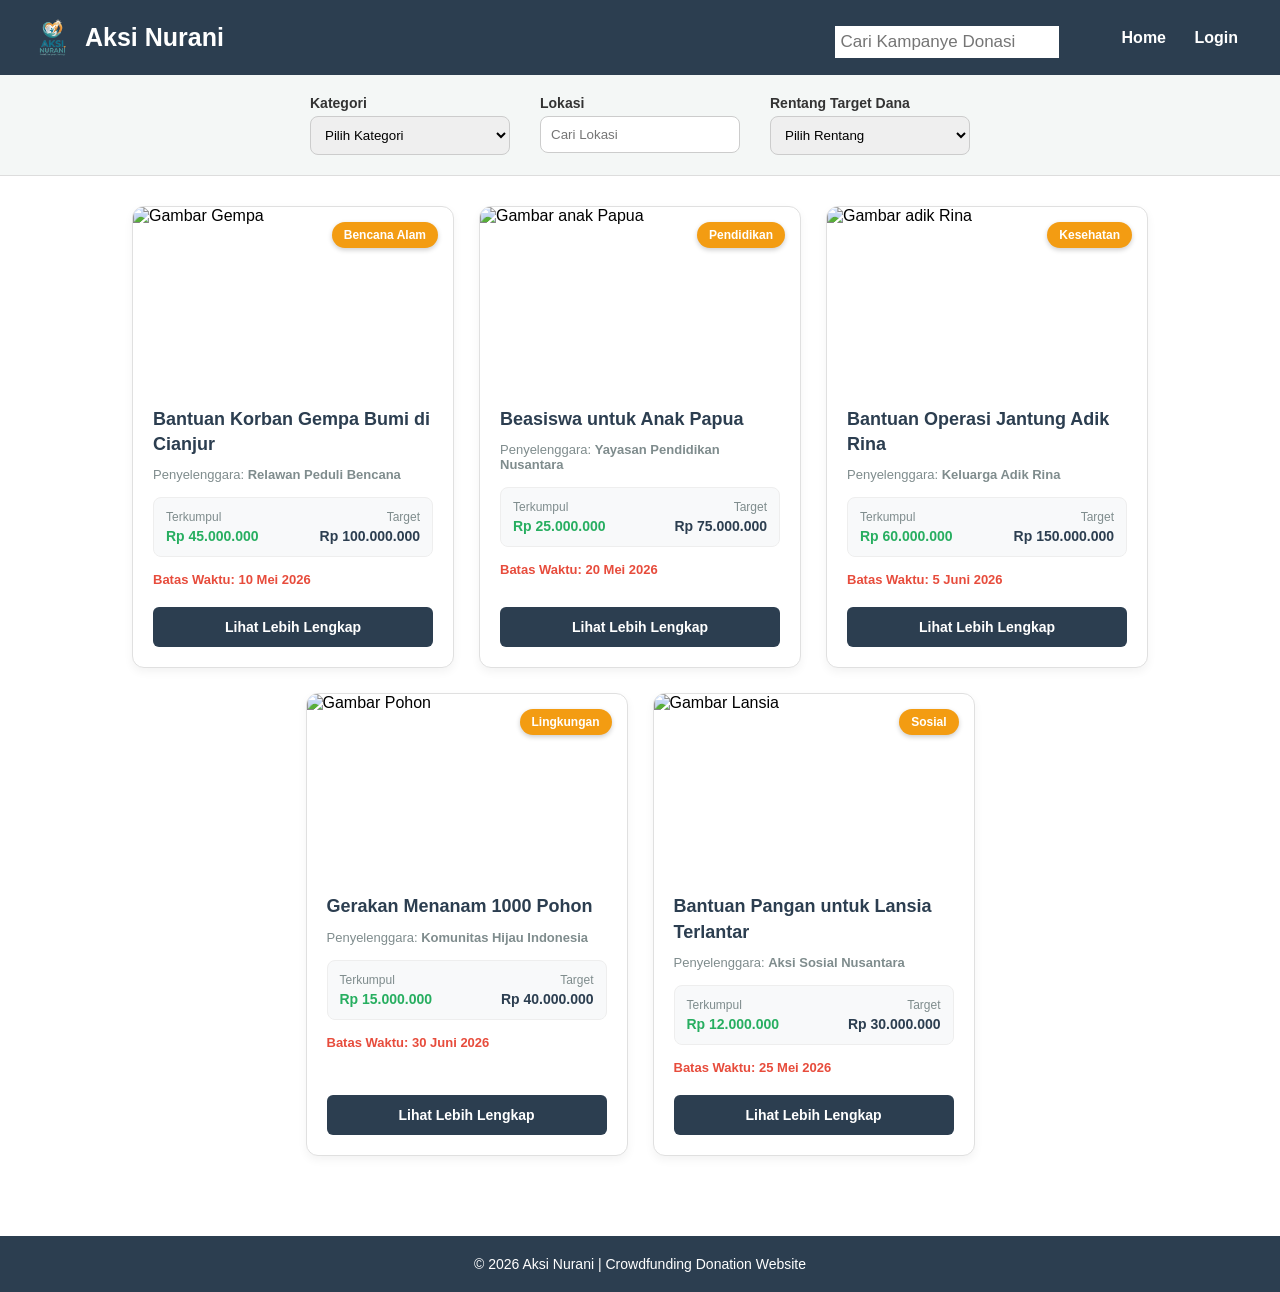
==== Mini Project ProgWeb/index.html @ bc0104d9 "Add files via upload" ====
<!DOCTYPE html>
<html lang="id">
<head>
    <meta charset="UTF-8">
    <meta name="viewport" content="width=device-width, initial-scale=1.0">
    <title>Aksi Nurani</title>
    <link rel="icon" href="asset/logo aksi nurani.png">
    <link rel="stylesheet" href="css/global.css">
    <link rel="stylesheet" href="css/index.css">
</head>

<body>
    <header>
        <div class="logo">
            <img src="asset/logo aksi nurani.png" alt="Logo Aksi Nurani">
            <h1>Aksi Nurani</h1>
        </div>

        <nav class="navbar">
            <div class="header-search index header">
                <form action="#">
                    <input type="text" placeholder="Cari Kampanye Donasi">
                </form>
            </div>
            <div class="nav-section">
                <a href="index.html" class="nav-link">Home</a>
                <a href="login.html" class="nav-link">Login</a>
            </div>
        </nav>
    </header>

    <section class="search-container">
        <div class="search-item">
            <label for="kategori">Kategori</label>
            <select id="kategori">
                <option value="">Pilih Kategori</option>
                <option value="pendidikan">Pendidikan</option>
                <option value="kesehatan">Kesehatan</option>
                <option value="bencana alam">Bencana Alam</option>
                <option value="lingkungan">Lingkungan</option>
                <option value="sosial dan kemanusiaan">Sosial dan Kemanusiaan</option>
            </select>
        </div>

        <div class="search-item">
            <label for="lokasi">Lokasi</label>
            <input type="text" id="lokasi" placeholder="Cari Lokasi">
        </div>
        <div class="search-item">
            <label for="target">Rentang Target Dana</label>
            <select id="target">
                <option value="">Pilih Rentang</option>
                <option value="1">Rp 1 - 10 Juta</option>
                <option value="2">Rp 10 - 15 Juta</option>
                <option value="3">Rp 15 - 30 Juta</option>
                <option value="4">Di atas 30 Juta</option>
            </select>
        </div>
    </section>

    <main>
        <div class="donasi-list">
 
            <div class="donasi-card">
                <div class="card-image-wrapper">
                    <img src="https://indonesiaberbagi.org/assets/images/news/6025e2a0dbbab34e818880059b8a7337.JPG" alt="Gambar Gempa">
                    <span class="kategori-badge">Bencana Alam</span>
                </div>
                <div class="card-content">
                    <h3>Bantuan Korban Gempa Bumi di Cianjur</h3>
                    <p class="penyelenggara">Penyelenggara: <strong>Relawan Peduli Bencana</strong></p>
                    
                    <div class="dana-info">
                        <div class="dana-item">
                            <span class="label">Terkumpul</span>
                            <span class="nominal">Rp 45.000.000</span>
                        </div>
                        <div class="dana-item target">
                            <span class="label">Target</span>
                            <span class="nominal">Rp 100.000.000</span>
                        </div>
                    </div>
                    
                    <p class="deadline"> Batas Waktu: 10 Mei 2026</p>
 
                    <a href="detail.html#cianjur" class="btn-detail">Lihat Lebih Lengkap</a>
                </div>
            </div>

 
            <div class="donasi-card">
                <div class="card-image-wrapper">
                    <img src="https://greennetwork.id/wp-content/uploads/sites/2/2024/07/ANAK-PAPUA-SD-1024x504.webp" alt="Gambar anak Papua">
                    <span class="kategori-badge">Pendidikan</span>
                </div>
                <div class="card-content">
                    <h3>Beasiswa untuk Anak Papua</h3>
                    <p class="penyelenggara">Penyelenggara: <strong>Yayasan Pendidikan Nusantara</strong></p>
                    
                    <div class="dana-info">
                        <div class="dana-item">
                            <span class="label">Terkumpul</span>
                            <span class="nominal">Rp 25.000.000</span>
                        </div>
                        <div class="dana-item target">
                            <span class="label">Target</span>
                            <span class="nominal">Rp 75.000.000</span>
                        </div>
                    </div>
                    
                    <p class="deadline"> Batas Waktu: 20 Mei 2026</p>
   
                    <a href="detail.html#papua" class="btn-detail">Lihat Lebih Lengkap</a>
                </div>
            </div>

 
            <div class="donasi-card">
                <div class="card-image-wrapper">
                    <img src="https://www.axa-mandiri.co.id/documents/1415637/44530363/Prosedur+Operasi+Jantung+Bocor.jpg/e2315565-ba51-bb8a-de51-c799d03c861f?t=1689559677510" alt="Gambar adik Rina">
                    <span class="kategori-badge">Kesehatan</span>
                </div>
                <div class="card-content">
                    <h3>Bantuan Operasi Jantung Adik Rina</h3>
                    <p class="penyelenggara">Penyelenggara: <strong>Keluarga Adik Rina</strong></p>
                    
                    <div class="dana-info">
                        <div class="dana-item">
                            <span class="label">Terkumpul</span>
                            <span class="nominal">Rp 60.000.000</span>
                        </div>
                        <div class="dana-item target">
                            <span class="label">Target</span>
                            <span class="nominal">Rp 150.000.000</span>
                        </div>
                    </div>
                    
                    <p class="deadline"> Batas Waktu: 5 Juni 2026</p>
 
                    <a href="detail.html#rina" class="btn-detail">Lihat Lebih Lengkap</a>
                </div>
            </div>

 
            <div class="donasi-card">
                <div class="card-image-wrapper">
                    <img src="https://amalsholeh-s3.imgix.net/cover/oc8lKUj9OSwcS5com7kXfnm4UZVwjPmvwKFTFQwT.png" alt="Gambar Pohon">
                    <span class="kategori-badge">Lingkungan</span>
                </div>
                <div class="card-content">
                    <h3>Gerakan Menanam 1000 Pohon</h3>
                    <p class="penyelenggara">Penyelenggara: <strong>Komunitas Hijau Indonesia</strong></p>
                    
                    <div class="dana-info">
                        <div class="dana-item">
                            <span class="label">Terkumpul</span>
                            <span class="nominal">Rp 15.000.000</span>
                        </div>
                        <div class="dana-item target">
                            <span class="label">Target</span>
                            <span class="nominal">Rp 40.000.000</span>
                        </div>
                    </div>
                    
                    <p class="deadline"> Batas Waktu: 30 Juni 2026</p>
 
                    <a href="detail.html#pohon" class="btn-detail">Lihat Lebih Lengkap</a>
                </div>
            </div>

 
            <div class="donasi-card">
                <div class="card-image-wrapper">
                    <img src="https://assets.bmm.or.id/uploads/campaigns/sedekah-harian-untuk-pangan-lansia-sebatangkara-1728898599.jpg" alt="Gambar Lansia">
                    <span class="kategori-badge">Sosial</span>
                </div>
                <div class="card-content">
                    <h3>Bantuan Pangan untuk Lansia Terlantar</h3>
                    <p class="penyelenggara">Penyelenggara: <strong>Aksi Sosial Nusantara</strong></p>
                    
                    <div class="dana-info">
                        <div class="dana-item">
                            <span class="label">Terkumpul</span>
                            <span class="nominal">Rp 12.000.000</span>
                        </div>
                        <div class="dana-item target">
                            <span class="label">Target</span>
                            <span class="nominal">Rp 30.000.000</span>
                        </div>
                    </div>
                    
                    <p class="deadline"> Batas Waktu: 25 Mei 2026</p>
 
                    <a href="detail.html#lansia" class="btn-detail">Lihat Lebih Lengkap</a>
                </div>
            </div>
        </div>
    </main>

    <footer class="main-footer">
        <p>&copy; 2026 Aksi Nurani | Crowdfunding Donation Website</p>
    </footer>
</body>
</html>
---- Mini Project ProgWeb/css/global.css ----
body {
    font-family: Arial, sans-serif;
    margin: 0;
    padding: 0;
}

header {
    background-color: #2c3e50;
    color: white;
    padding: 15px 30px;
    display: flex;
    justify-content: space-between;
    align-items: center;
}

.header-search {
    flex: 1;
    max-width: 400px;
    margin: 0 20px
}

.header-search form {
    position: relative;
    display: flex;
    align-items: center;
}

.header-search input {
    float: right;
    padding: 6px;
    border: none;
    margin-top: 8px;
    margin-right: 16px;
    font-size: 17px;
}

.logo {
    display: flex;
    align-items: center;
    gap: 10px;
}

.logo img {
    width: 45px;
    height: 45px;
}

.logo h1 {
    margin: 0;
    font-size: 25px;
}

.navbar {
    display: flex;
    gap: 20px;
}

.navbar a,
.nav-section a {
    color: white;
    text-decoration: none;
    font-weight: bold;
    padding: 8px 12px;
    border-radius: 6px;
}

.navbar a:hover,
.nav-section a:hover {
    background-color: #34495e;
}

.main-footer {
    margin-top: 50px;
    padding: 20px;
    text-align: center;
    background-color: #2c3e50;
    color: white;
    font-size: 14px;
    width: 100%;
    box-sizing: border-box;
}

.main-footer p {
    margin: 0;
}

button {
    padding: 12px 20px;
    border: none;
    background-color: #2c3e50;
    color: white;
    border-radius: 8px;
    cursor: pointer;
}

button:hover {
    background-color: #34495e;
}

body:has(.index-search) .header-search:not(.index-search) {
    display: none;
}
---- Mini Project ProgWeb/css/index.css ----
.search-container {
    padding: 20px 5%;
    background-color: #f4f7f6;
    display: flex;
    justify-content: center;
    gap: 30px; 
    border-bottom: 1px solid #ddd;
}

.search-item {
    display: flex;
    flex-direction: column;
    min-width: 200px;
}

.search-item label {
    font-weight: bold;
    margin-bottom: 5px;
    font-size: 14px;
    color: #333;
}

.search-item input, 
.search-item select {
    padding: 10px;
    border-radius: 8px;
    border: 1px solid #ccc;
}

.index-search {
    margin-right: 20px !important;
    flex-shrink: 0;
}

.index-search form {
    position: relative;
    display: flex;
    align-items: center;
    margin: 0;
}

.index-search input {
    padding: 8px 12px;
    border: 1px solid #ccc;
    border-radius: 6px;
    font-size: 14px;
    width: 250px;
    margin: 0;
}

.navbar {
    display: flex;
    align-items: center;
    gap: 15px;
}

 
.donasi-list {
    display: flex;
    flex-wrap: wrap; 
    gap: 25px;
    padding: 30px 5%;
    justify-content: center;
}

.donasi-card {
    background: white;
    border: 1px solid #e0e0e0;
    width: 320px; 
    border-radius: 12px;
    overflow: hidden;
    box-shadow: 0 4px 10px rgba(0,0,0,0.05);
    transition: transform 0.3s ease, box-shadow 0.3s ease;
    display: flex;
    flex-direction: column;
}

.donasi-card:hover {
    transform: translateY(-5px);
    box-shadow: 0 8px 20px rgba(0,0,0,0.12);
}

.card-image-wrapper {
    position: relative;
    width: 100%;
    height: 180px;
}

.card-image-wrapper img {
    width: 100%;
    height: 100%;
    object-fit: cover;
    display: block;
}

.kategori-badge {
    position: absolute;
    top: 15px;
    right: 15px;
    background-color: #f39c12; 
    color: white;
    font-size: 12px;
    font-weight: bold;
    padding: 6px 12px;
    border-radius: 20px;
    box-shadow: 0 2px 5px rgba(0,0,0,0.2);
}

.card-content {
    padding: 20px;
    display: flex;
    flex-direction: column;
    flex-grow: 1;
}

.card-content h3 {
    margin: 0 0 10px 0;
    font-size: 18px;
    color: #2c3e50;
    line-height: 1.4;
}

.penyelenggara {
    font-size: 13px;
    color: #7f8c8d;
    margin: 0 0 15px 0;
}

.dana-info {
    display: flex;
    justify-content: space-between;
    background-color: #f8f9fa;
    padding: 12px;
    border-radius: 8px;
    margin-bottom: 15px;
    border: 1px solid #eee;
}

.dana-item {
    display: flex;
    flex-direction: column;
}

.dana-item .label {
    font-size: 12px;
    color: #7f8c8d;
    margin-bottom: 4px;
}

.dana-item .nominal {
    font-size: 14px;
    font-weight: bold;
    color: #27ae60; 
}

.dana-item.target {
    text-align: right;
}

.dana-item.target .nominal {
    color: #2c3e50; 
}

.deadline {
    font-size: 13px;
    color: #e74c3c; 
    margin: 0 0 20px 0;
    font-weight: bold;
}

.btn-detail {
    margin-top: auto; 
    display: block;
    text-align: center;
    background-color: #2c3e50;
    color: white;
    text-decoration: none;
    padding: 12px;
    border-radius: 6px;
    font-weight: bold;
    font-size: 14px;
    transition: background-color 0.3s ease;
}

.btn-detail:hover {
    background-color: #34495e;
}
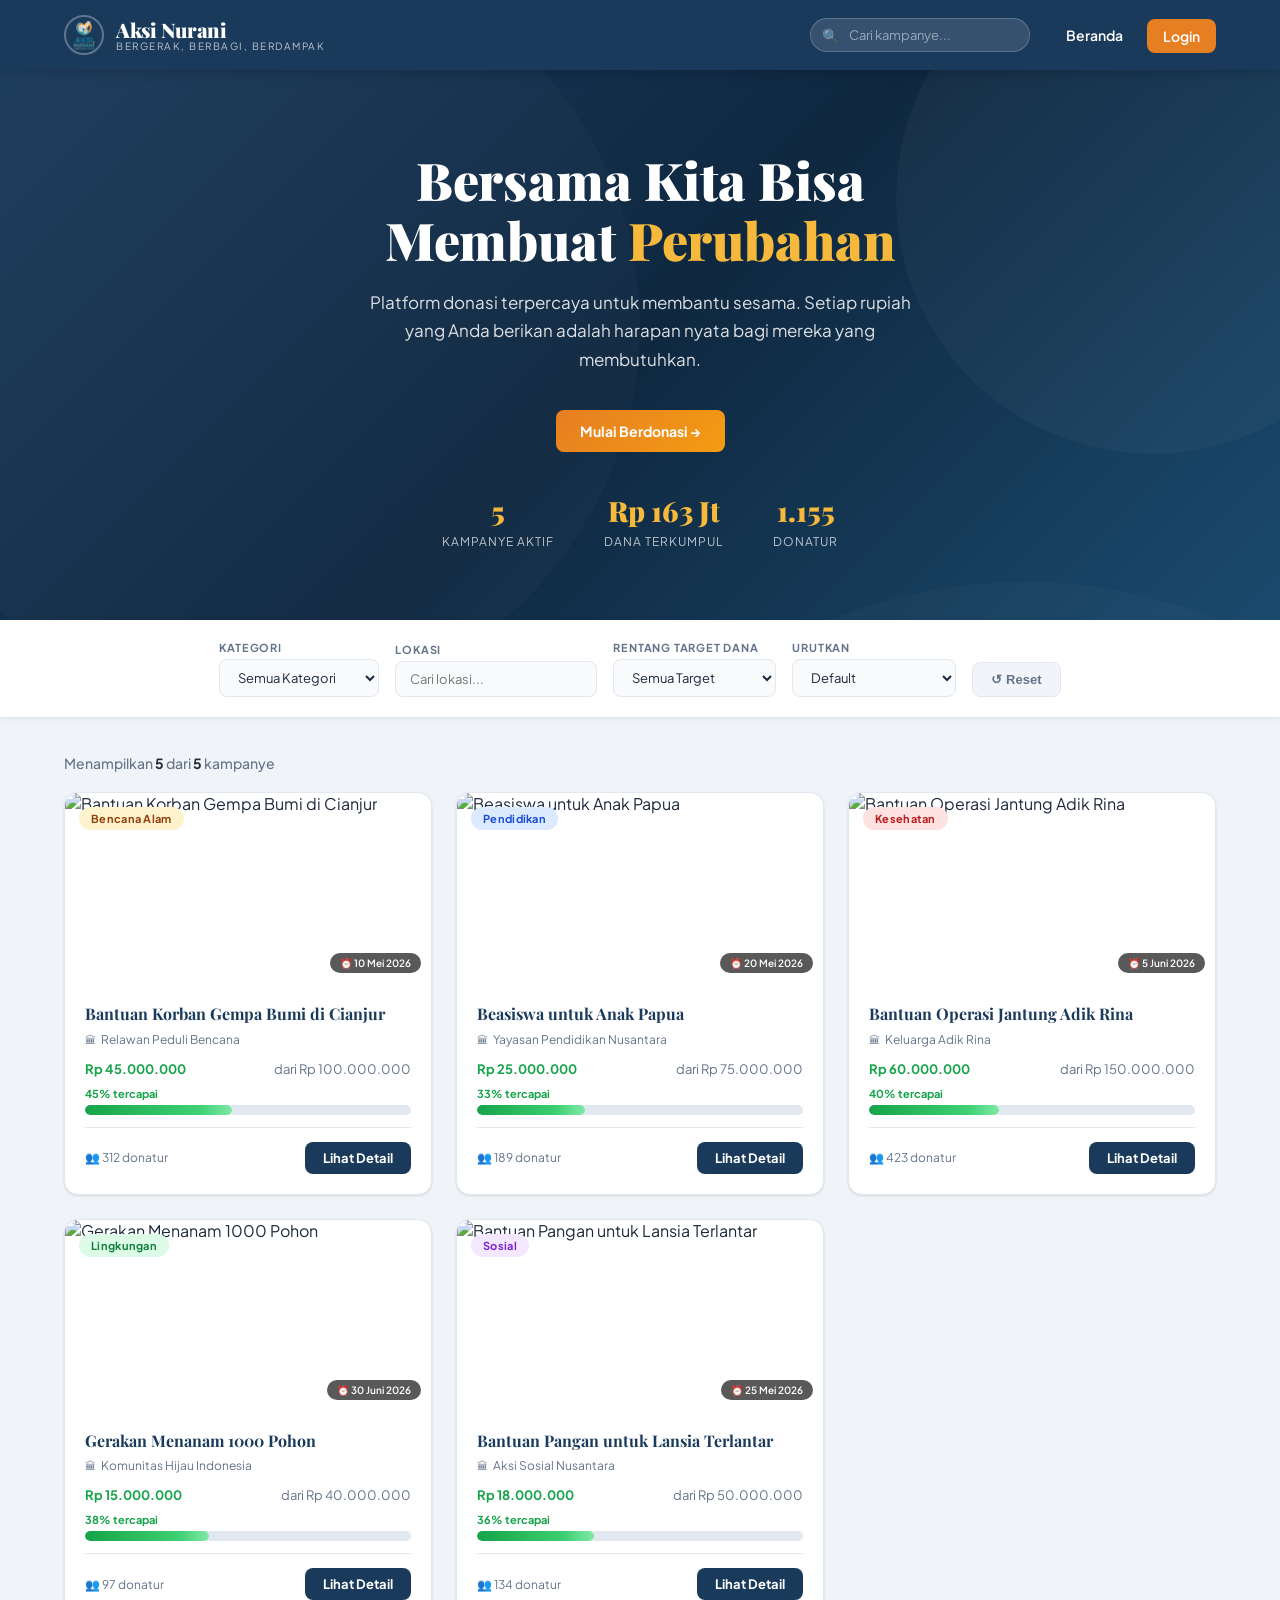
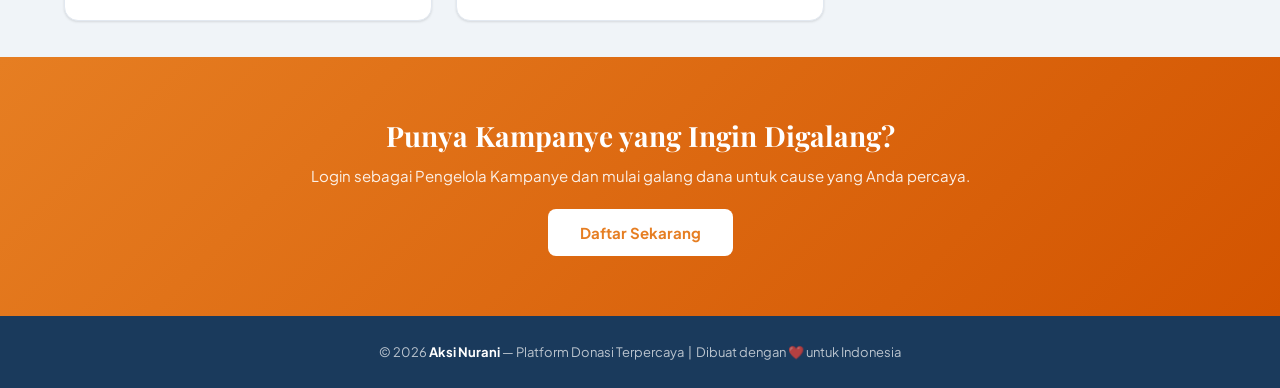
==== commit 0f50cddc: "Add files via upload" ====
--- a/Mini Project ProgWeb/index.html
+++ b/Mini Project ProgWeb/index.html
@@ -1,204 +1,235 @@
 <!DOCTYPE html>
 <html lang="id">
 <head>
-    <meta charset="UTF-8">
-    <meta name="viewport" content="width=device-width, initial-scale=1.0">
-    <title>Aksi Nurani</title>
-    <link rel="icon" href="asset/logo aksi nurani.png">
-    <link rel="stylesheet" href="css/global.css">
-    <link rel="stylesheet" href="css/index.css">
+  <meta charset="UTF-8">
+  <meta name="viewport" content="width=device-width, initial-scale=1.0">
+  <title>Aksi Nurani - Platform Donasi Terpercaya</title>
+  <link rel="icon" href="asset/logo aksi nurani.png">
+  <link rel="stylesheet" href="css/global.css">
+  <link rel="stylesheet" href="css/index.css">
 </head>
-
 <body>
-    <header>
-        <div class="logo">
-            <img src="asset/logo aksi nurani.png" alt="Logo Aksi Nurani">
-            <h1>Aksi Nurani</h1>
+
+<!-- HEADER -->
+<header>
+  <a href="index.html" class="logo">
+    <img src="asset/logo aksi nurani.png" alt="Logo Aksi Nurani">
+    <div class="logo-text">
+      <span class="logo-name">Aksi Nurani</span>
+      <span class="logo-tagline">Bergerak, Berbagi, Berdampak</span>
+    </div>
+  </a>
+  <nav class="header-nav">
+    <div class="nav-search">
+      <span class="nav-search-icon">🔍</span>
+      <input type="text" id="header-search" placeholder="Cari kampanye...">
+    </div>
+    <a href="index.html" class="nav-link">Beranda</a>
+    <div id="nav-auth"></div>
+  </nav>
+</header>
+
+<!-- HERO -->
+<section class="hero">
+  <div class="hero-content">
+    <h1>Bersama Kita Bisa<br>Membuat <span>Perubahan</span></h1>
+    <p>Platform donasi terpercaya untuk membantu sesama. Setiap rupiah yang Anda berikan adalah harapan nyata bagi mereka yang membutuhkan.</p>
+    <a href="#campaigns" class="btn btn-accent">Mulai Berdonasi →</a>
+    <div class="hero-stats">
+      <div class="hero-stat">
+        <span class="num" id="stat-campaigns">5</span>
+        <span class="lbl">Kampanye Aktif</span>
+      </div>
+      <div class="hero-stat">
+        <span class="num" id="stat-raised">Rp 163 Jt</span>
+        <span class="lbl">Dana Terkumpul</span>
+      </div>
+      <div class="hero-stat">
+        <span class="num" id="stat-donors">1.155</span>
+        <span class="lbl">Donatur</span>
+      </div>
+    </div>
+  </div>
+</section>
+
+<!-- FILTER BAR -->
+<div class="filter-bar" id="filter-bar">
+  <div class="filter-item">
+    <label>Kategori</label>
+    <select id="filter-kategori" onchange="applyFilters()">
+      <option value="">Semua Kategori</option>
+      <option value="Bencana Alam">Bencana Alam</option>
+      <option value="Pendidikan">Pendidikan</option>
+      <option value="Kesehatan">Kesehatan</option>
+      <option value="Lingkungan">Lingkungan</option>
+      <option value="Sosial">Sosial</option>
+    </select>
+  </div>
+  <div class="filter-item">
+    <label>Lokasi</label>
+    <input type="text" id="filter-lokasi" placeholder="Cari lokasi..." oninput="applyFilters()">
+  </div>
+  <div class="filter-item">
+    <label>Rentang Target Dana</label>
+    <select id="filter-target" onchange="applyFilters()">
+      <option value="">Semua Target</option>
+      <option value="1">Rp 1 - 10 Juta</option>
+      <option value="2">Rp 10 - 50 Juta</option>
+      <option value="3">Rp 50 - 100 Juta</option>
+      <option value="4">Di atas Rp 100 Juta</option>
+    </select>
+  </div>
+  <div class="filter-item">
+    <label>Urutkan</label>
+    <select id="filter-sort" onchange="applyFilters()">
+      <option value="">Default</option>
+      <option value="progress_desc">Progress Tertinggi</option>
+      <option value="progress_asc">Progress Terendah</option>
+      <option value="deadline">Deadline Terdekat</option>
+    </select>
+  </div>
+  <button class="filter-reset" onclick="resetFilters()">↺ Reset</button>
+</div>
+
+<!-- CAMPAIGNS -->
+<main id="campaigns" class="campaigns-section">
+  <p class="results-info" id="results-info"></p>
+  <div class="campaign-grid" id="campaign-grid"></div>
+</main>
+
+<!-- CTA SECTION -->
+<section class="cta-section">
+  <h2>Punya Kampanye yang Ingin Digalang?</h2>
+  <p>Login sebagai Pengelola Kampanye dan mulai galang dana untuk cause yang Anda percaya.</p>
+  <a href="login.html" class="btn-cta-white">Daftar Sekarang</a>
+</section>
+
+<!-- FOOTER -->
+<footer class="main-footer">
+  <p>&copy; 2026 <strong>Aksi Nurani</strong> — Platform Donasi Terpercaya &nbsp;|&nbsp; Dibuat dengan ❤️ untuk Indonesia</p>
+</footer>
+
+<!-- TOAST CONTAINER -->
+<div class="toast-container" id="toast-container"></div>
+
+<script src="js/data.js"></script>
+<script>
+  // Init
+  updateNavAuth();
+
+  // Header search syncs to filter
+  document.getElementById('header-search').addEventListener('input', function() {
+    document.getElementById('filter-lokasi').value = '';
+    applyFilters(this.value);
+  });
+
+  function getCampaignData() {
+    return CAMPAIGNS.map(c => {
+      const extra = DonationDB.getTotalForCampaign(c.id);
+      return { ...c, collected: c.collected + extra };
+    });
+  }
+
+  function applyFilters(headerSearch = null) {
+    const katFilter = document.getElementById('filter-kategori').value;
+    const locFilter = document.getElementById('filter-lokasi').value.toLowerCase();
+    const targetFilter = document.getElementById('filter-target').value;
+    const sortFilter = document.getElementById('filter-sort').value;
+    const searchVal = headerSearch !== null ? headerSearch.toLowerCase() : document.getElementById('header-search').value.toLowerCase();
+
+    let data = getCampaignData();
+
+    if (katFilter) data = data.filter(c => c.category === katFilter);
+    if (locFilter) data = data.filter(c => c.location.toLowerCase().includes(locFilter));
+    if (searchVal) data = data.filter(c => c.title.toLowerCase().includes(searchVal) || c.organizer.toLowerCase().includes(searchVal));
+    if (targetFilter) {
+      data = data.filter(c => {
+        const t = c.target;
+        if (targetFilter === '1') return t <= 10000000;
+        if (targetFilter === '2') return t > 10000000 && t <= 50000000;
+        if (targetFilter === '3') return t > 50000000 && t <= 100000000;
+        if (targetFilter === '4') return t > 100000000;
+      });
+    }
+
+    if (sortFilter === 'progress_desc') data.sort((a, b) => (b.collected/b.target) - (a.collected/a.target));
+    else if (sortFilter === 'progress_asc') data.sort((a, b) => (a.collected/a.target) - (b.collected/b.target));
+    else if (sortFilter === 'deadline') data.sort((a, b) => new Date(a.deadline) - new Date(b.deadline));
+
+    renderCampaigns(data);
+  }
+
+  function resetFilters() {
+    document.getElementById('filter-kategori').value = '';
+    document.getElementById('filter-lokasi').value = '';
+    document.getElementById('filter-target').value = '';
+    document.getElementById('filter-sort').value = '';
+    document.getElementById('header-search').value = '';
+    applyFilters();
+  }
+
+  function renderCampaigns(data) {
+    const grid = document.getElementById('campaign-grid');
+    const info = document.getElementById('results-info');
+    info.innerHTML = `Menampilkan <strong>${data.length}</strong> dari <strong>${CAMPAIGNS.length}</strong> kampanye`;
+
+    if (data.length === 0) {
+      grid.innerHTML = `<div class="no-result"><div class="icon">🔍</div><p>Tidak ada kampanye yang sesuai filter. <a href="#" onclick="resetFilters(); return false;">Reset filter</a></p></div>`;
+      return;
+    }
+
+    grid.innerHTML = data.map(c => {
+      const pct = getProgress(c.collected, c.target);
+      return `
+        <div class="campaign-card" onclick="location.href='detail.html#${c.id}'">
+          <div class="card-img-wrap">
+            <img src="${c.image}" alt="${c.title}" loading="lazy">
+            <span class="card-badge badge badge-${c.categoryClass}">${c.category}</span>
+            <span class="card-deadline-chip">⏰ ${c.deadlineText}</span>
+          </div>
+          <div class="card-body">
+            <div class="card-title">${c.title}</div>
+            <div class="card-organizer">${c.organizer}</div>
+            <div class="card-funds">
+              <span class="card-collected">${formatRupiah(c.collected)}</span>
+              <span class="card-target">dari ${formatRupiah(c.target)}</span>
+            </div>
+            <div class="card-progress">
+              <div class="card-pct">${pct}% tercapai</div>
+              <div class="progress-bar">
+                <div class="progress-fill" style="width: ${pct}%"></div>
+              </div>
+            </div>
+            <div class="card-footer">
+              <span class="card-donors">👥 ${c.donorCount + DonationDB.getAll().filter(d=>d.campaignId===c.id).length} donatur</span>
+              <a href="detail.html#${c.id}" class="btn-card-detail" onclick="event.stopPropagation()">Lihat Detail</a>
+            </div>
+          </div>
         </div>
-
-        <nav class="navbar">
-            <div class="header-search index header">
-                <form action="#">
-                    <input type="text" placeholder="Cari Kampanye Donasi">
-                </form>
-            </div>
-            <div class="nav-section">
-                <a href="index.html" class="nav-link">Home</a>
-                <a href="login.html" class="nav-link">Login</a>
-            </div>
-        </nav>
-    </header>
-
-    <section class="search-container">
-        <div class="search-item">
-            <label for="kategori">Kategori</label>
-            <select id="kategori">
-                <option value="">Pilih Kategori</option>
-                <option value="pendidikan">Pendidikan</option>
-                <option value="kesehatan">Kesehatan</option>
-                <option value="bencana alam">Bencana Alam</option>
-                <option value="lingkungan">Lingkungan</option>
-                <option value="sosial dan kemanusiaan">Sosial dan Kemanusiaan</option>
-            </select>
-        </div>
-
-        <div class="search-item">
-            <label for="lokasi">Lokasi</label>
-            <input type="text" id="lokasi" placeholder="Cari Lokasi">
-        </div>
-        <div class="search-item">
-            <label for="target">Rentang Target Dana</label>
-            <select id="target">
-                <option value="">Pilih Rentang</option>
-                <option value="1">Rp 1 - 10 Juta</option>
-                <option value="2">Rp 10 - 15 Juta</option>
-                <option value="3">Rp 15 - 30 Juta</option>
-                <option value="4">Di atas 30 Juta</option>
-            </select>
-        </div>
-    </section>
-
-    <main>
-        <div class="donasi-list">
- 
-            <div class="donasi-card">
-                <div class="card-image-wrapper">
-                    <img src="https://indonesiaberbagi.org/assets/images/news/6025e2a0dbbab34e818880059b8a7337.JPG" alt="Gambar Gempa">
-                    <span class="kategori-badge">Bencana Alam</span>
-                </div>
-                <div class="card-content">
-                    <h3>Bantuan Korban Gempa Bumi di Cianjur</h3>
-                    <p class="penyelenggara">Penyelenggara: <strong>Relawan Peduli Bencana</strong></p>
-                    
-                    <div class="dana-info">
-                        <div class="dana-item">
-                            <span class="label">Terkumpul</span>
-                            <span class="nominal">Rp 45.000.000</span>
-                        </div>
-                        <div class="dana-item target">
-                            <span class="label">Target</span>
-                            <span class="nominal">Rp 100.000.000</span>
-                        </div>
-                    </div>
-                    
-                    <p class="deadline"> Batas Waktu: 10 Mei 2026</p>
- 
-                    <a href="detail.html#cianjur" class="btn-detail">Lihat Lebih Lengkap</a>
-                </div>
-            </div>
-
- 
-            <div class="donasi-card">
-                <div class="card-image-wrapper">
-                    <img src="https://greennetwork.id/wp-content/uploads/sites/2/2024/07/ANAK-PAPUA-SD-1024x504.webp" alt="Gambar anak Papua">
-                    <span class="kategori-badge">Pendidikan</span>
-                </div>
-                <div class="card-content">
-                    <h3>Beasiswa untuk Anak Papua</h3>
-                    <p class="penyelenggara">Penyelenggara: <strong>Yayasan Pendidikan Nusantara</strong></p>
-                    
-                    <div class="dana-info">
-                        <div class="dana-item">
-                            <span class="label">Terkumpul</span>
-                            <span class="nominal">Rp 25.000.000</span>
-                        </div>
-                        <div class="dana-item target">
-                            <span class="label">Target</span>
-                            <span class="nominal">Rp 75.000.000</span>
-                        </div>
-                    </div>
-                    
-                    <p class="deadline"> Batas Waktu: 20 Mei 2026</p>
-   
-                    <a href="detail.html#papua" class="btn-detail">Lihat Lebih Lengkap</a>
-                </div>
-            </div>
-
- 
-            <div class="donasi-card">
-                <div class="card-image-wrapper">
-                    <img src="https://www.axa-mandiri.co.id/documents/1415637/44530363/Prosedur+Operasi+Jantung+Bocor.jpg/e2315565-ba51-bb8a-de51-c799d03c861f?t=1689559677510" alt="Gambar adik Rina">
-                    <span class="kategori-badge">Kesehatan</span>
-                </div>
-                <div class="card-content">
-                    <h3>Bantuan Operasi Jantung Adik Rina</h3>
-                    <p class="penyelenggara">Penyelenggara: <strong>Keluarga Adik Rina</strong></p>
-                    
-                    <div class="dana-info">
-                        <div class="dana-item">
-                            <span class="label">Terkumpul</span>
-                            <span class="nominal">Rp 60.000.000</span>
-                        </div>
-                        <div class="dana-item target">
-                            <span class="label">Target</span>
-                            <span class="nominal">Rp 150.000.000</span>
-                        </div>
-                    </div>
-                    
-                    <p class="deadline"> Batas Waktu: 5 Juni 2026</p>
- 
-                    <a href="detail.html#rina" class="btn-detail">Lihat Lebih Lengkap</a>
-                </div>
-            </div>
-
- 
-            <div class="donasi-card">
-                <div class="card-image-wrapper">
-                    <img src="https://amalsholeh-s3.imgix.net/cover/oc8lKUj9OSwcS5com7kXfnm4UZVwjPmvwKFTFQwT.png" alt="Gambar Pohon">
-                    <span class="kategori-badge">Lingkungan</span>
-                </div>
-                <div class="card-content">
-                    <h3>Gerakan Menanam 1000 Pohon</h3>
-                    <p class="penyelenggara">Penyelenggara: <strong>Komunitas Hijau Indonesia</strong></p>
-                    
-                    <div class="dana-info">
-                        <div class="dana-item">
-                            <span class="label">Terkumpul</span>
-                            <span class="nominal">Rp 15.000.000</span>
-                        </div>
-                        <div class="dana-item target">
-                            <span class="label">Target</span>
-                            <span class="nominal">Rp 40.000.000</span>
-                        </div>
-                    </div>
-                    
-                    <p class="deadline"> Batas Waktu: 30 Juni 2026</p>
- 
-                    <a href="detail.html#pohon" class="btn-detail">Lihat Lebih Lengkap</a>
-                </div>
-            </div>
-
- 
-            <div class="donasi-card">
-                <div class="card-image-wrapper">
-                    <img src="https://assets.bmm.or.id/uploads/campaigns/sedekah-harian-untuk-pangan-lansia-sebatangkara-1728898599.jpg" alt="Gambar Lansia">
-                    <span class="kategori-badge">Sosial</span>
-                </div>
-                <div class="card-content">
-                    <h3>Bantuan Pangan untuk Lansia Terlantar</h3>
-                    <p class="penyelenggara">Penyelenggara: <strong>Aksi Sosial Nusantara</strong></p>
-                    
-                    <div class="dana-info">
-                        <div class="dana-item">
-                            <span class="label">Terkumpul</span>
-                            <span class="nominal">Rp 12.000.000</span>
-                        </div>
-                        <div class="dana-item target">
-                            <span class="label">Target</span>
-                            <span class="nominal">Rp 30.000.000</span>
-                        </div>
-                    </div>
-                    
-                    <p class="deadline"> Batas Waktu: 25 Mei 2026</p>
- 
-                    <a href="detail.html#lansia" class="btn-detail">Lihat Lebih Lengkap</a>
-                </div>
-            </div>
-        </div>
-    </main>
-
-    <footer class="main-footer">
-        <p>&copy; 2026 Aksi Nurani | Crowdfunding Donation Website</p>
-    </footer>
+      `;
+    }).join('');
+
+    // Animate progress bars
+    setTimeout(() => {
+      document.querySelectorAll('.progress-fill').forEach(el => {
+        const w = el.style.width;
+        el.style.width = '0';
+        requestAnimationFrame(() => {
+          requestAnimationFrame(() => { el.style.width = w; });
+        });
+      });
+    }, 50);
+  }
+
+  // Initial render
+  applyFilters();
+
+  // Update hero stats
+  const allData = getCampaignData();
+  const totalRaised = allData.reduce((s, c) => s + c.collected, 0);
+  const totalDonors = allData.reduce((s, c) => s + c.donorCount, 0) + DonationDB.getAll().length;
+  document.getElementById('stat-raised').textContent = 'Rp ' + Math.round(totalRaised/1000000) + ' Jt';
+  document.getElementById('stat-donors').textContent = totalDonors.toLocaleString('id-ID');
+</script>
 </body>
 </html>
--- a/Mini Project ProgWeb/css/global.css
+++ b/Mini Project ProgWeb/css/global.css
@@ -1,102 +1,375 @@
+
+@import url('https://fonts.googleapis.com/css2?family=Playfair+Display:wght@700;900&family=Plus+Jakarta+Sans:wght@400;500;600;700&display=swap');
+
+:root {
+  --primary: #1a3a5c;
+  --primary-light: #2c5f8a;
+  --accent: #e67e22;
+  --accent-light: #f39c12;
+  --success: #16a34a;
+  --danger: #dc2626;
+  --bg: #f0f4f8;
+  --card-bg: #ffffff;
+  --text: #1e293b;
+  --text-muted: #64748b;
+  --border: #e2e8f0;
+  --shadow-sm: 0 1px 3px rgba(0,0,0,0.08), 0 1px 2px rgba(0,0,0,0.04);
+  --shadow-md: 0 4px 16px rgba(0,0,0,0.10), 0 2px 6px rgba(0,0,0,0.06);
+  --shadow-lg: 0 16px 40px rgba(0,0,0,0.12), 0 4px 12px rgba(0,0,0,0.06);
+  --radius: 14px;
+  --radius-sm: 8px;
+  --font-display: 'Playfair Display', serif;
+  --font-body: 'Plus Jakarta Sans', sans-serif;
+}
+
+*, *::before, *::after { box-sizing: border-box; margin: 0; padding: 0; }
+
 body {
-    font-family: Arial, sans-serif;
-    margin: 0;
-    padding: 0;
-}
-
+  font-family: var(--font-body);
+  background: var(--bg);
+  color: var(--text);
+  min-height: 100vh;
+  display: flex;
+  flex-direction: column;
+}
+
+/* ---- HEADER ---- */
 header {
-    background-color: #2c3e50;
-    color: white;
-    padding: 15px 30px;
-    display: flex;
-    justify-content: space-between;
-    align-items: center;
-}
-
-.header-search {
-    flex: 1;
-    max-width: 400px;
-    margin: 0 20px
-}
-
-.header-search form {
-    position: relative;
-    display: flex;
-    align-items: center;
-}
-
-.header-search input {
-    float: right;
-    padding: 6px;
-    border: none;
-    margin-top: 8px;
-    margin-right: 16px;
-    font-size: 17px;
+  background: var(--primary);
+  color: white;
+  padding: 0 5%;
+  height: 70px;
+  display: flex;
+  align-items: center;
+  justify-content: space-between;
+  position: sticky;
+  top: 0;
+  z-index: 100;
+  box-shadow: 0 2px 12px rgba(0,0,0,0.18);
 }
 
 .logo {
-    display: flex;
-    align-items: center;
-    gap: 10px;
+  display: flex;
+  align-items: center;
+  gap: 12px;
+  text-decoration: none;
+  color: white;
 }
 
 .logo img {
-    width: 45px;
-    height: 45px;
-}
-
-.logo h1 {
-    margin: 0;
-    font-size: 25px;
-}
-
-.navbar {
-    display: flex;
-    gap: 20px;
-}
-
-.navbar a,
-.nav-section a {
-    color: white;
-    text-decoration: none;
-    font-weight: bold;
-    padding: 8px 12px;
-    border-radius: 6px;
-}
-
-.navbar a:hover,
-.nav-section a:hover {
-    background-color: #34495e;
-}
-
+  width: 40px;
+  height: 40px;
+  border-radius: 50%;
+  border: 2px solid rgba(255,255,255,0.3);
+}
+
+.logo-text {
+  display: flex;
+  flex-direction: column;
+  line-height: 1.1;
+}
+
+.logo-name {
+  font-family: var(--font-display);
+  font-size: 20px;
+  font-weight: 900;
+  letter-spacing: -0.3px;
+}
+
+.logo-tagline {
+  font-size: 10px;
+  opacity: 0.7;
+  letter-spacing: 1.5px;
+  text-transform: uppercase;
+}
+
+.header-nav {
+  display: flex;
+  align-items: center;
+  gap: 8px;
+}
+
+.nav-search {
+  position: relative;
+  margin-right: 12px;
+}
+
+.nav-search input {
+  background: rgba(255,255,255,0.12);
+  border: 1px solid rgba(255,255,255,0.2);
+  color: white;
+  padding: 8px 16px 8px 38px;
+  border-radius: 20px;
+  font-size: 13px;
+  width: 220px;
+  font-family: var(--font-body);
+  transition: all 0.3s;
+}
+
+.nav-search input::placeholder { color: rgba(255,255,255,0.5); }
+.nav-search input:focus {
+  outline: none;
+  background: rgba(255,255,255,0.2);
+  width: 260px;
+}
+
+.nav-search-icon {
+  position: absolute;
+  left: 12px;
+  top: 50%;
+  transform: translateY(-50%);
+  font-size: 14px;
+  opacity: 0.6;
+}
+
+.nav-link {
+  color: white;
+  text-decoration: none;
+  font-size: 14px;
+  font-weight: 600;
+  padding: 8px 16px;
+  border-radius: 8px;
+  transition: background 0.2s;
+}
+
+.nav-link:hover { background: rgba(255,255,255,0.12); }
+
+.nav-username {
+  font-size: 14px;
+  font-weight: 600;
+  color: rgba(255,255,255,0.9);
+  padding: 8px 14px;
+  background: rgba(255,255,255,0.1);
+  border-radius: 8px;
+}
+
+.btn-login {
+  background: var(--accent);
+  color: white !important;
+  border-radius: 8px;
+}
+.btn-login:hover { background: var(--accent-light) !important; }
+
+.btn-logout {
+  background: rgba(220, 38, 38, 0.2);
+  font-size: 13px !important;
+  padding: 6px 12px !important;
+}
+.btn-logout:hover { background: rgba(220, 38, 38, 0.35) !important; }
+
+/* ---- FOOTER ---- */
 .main-footer {
-    margin-top: 50px;
-    padding: 20px;
-    text-align: center;
-    background-color: #2c3e50;
-    color: white;
-    font-size: 14px;
-    width: 100%;
-    box-sizing: border-box;
-}
-
-.main-footer p {
-    margin: 0;
-}
-
-button {
-    padding: 12px 20px;
-    border: none;
-    background-color: #2c3e50;
-    color: white;
-    border-radius: 8px;
-    cursor: pointer;
-}
-
-button:hover {
-    background-color: #34495e;
-}
-
-body:has(.index-search) .header-search:not(.index-search) {
-    display: none;
+  background: var(--primary);
+  color: rgba(255,255,255,0.7);
+  text-align: center;
+  padding: 28px 20px;
+  margin-top: auto;
+  font-size: 13px;
+}
+
+.main-footer strong { color: white; }
+
+/* ---- TOAST NOTIFICATIONS ---- */
+.toast-container {
+  position: fixed;
+  top: 80px;
+  right: 20px;
+  z-index: 9999;
+  display: flex;
+  flex-direction: column;
+  gap: 10px;
+}
+
+.toast {
+  background: white;
+  border-radius: 10px;
+  padding: 14px 18px;
+  box-shadow: var(--shadow-lg);
+  font-size: 14px;
+  font-weight: 600;
+  display: flex;
+  align-items: center;
+  gap: 10px;
+  min-width: 280px;
+  animation: slideInRight 0.3s ease, fadeOut 0.4s 2.6s forwards;
+  border-left: 4px solid var(--success);
+}
+
+.toast.error { border-left-color: var(--danger); }
+.toast.info  { border-left-color: var(--primary); }
+
+@keyframes slideInRight {
+  from { transform: translateX(120%); opacity: 0; }
+  to   { transform: translateX(0);    opacity: 1; }
+}
+@keyframes fadeOut {
+  to { opacity: 0; transform: translateX(20px); }
+}
+
+/* ---- PROGRESS BAR ---- */
+.progress-bar {
+  width: 100%;
+  height: 10px;
+  background: #e2e8f0;
+  border-radius: 99px;
+  overflow: hidden;
+}
+
+.progress-fill {
+  height: 100%;
+  border-radius: 99px;
+  background: linear-gradient(90deg, var(--success), #4ade80);
+  transition: width 1.2s cubic-bezier(0.22, 1, 0.36, 1);
+  position: relative;
+}
+
+.progress-fill::after {
+  content: '';
+  position: absolute;
+  top: 0; right: 0; bottom: 0;
+  width: 30px;
+  background: linear-gradient(90deg, transparent, rgba(255,255,255,0.3));
+  animation: shimmer 1.5s infinite;
+}
+
+@keyframes shimmer {
+  0%   { opacity: 0; }
+  50%  { opacity: 1; }
+  100% { opacity: 0; }
+}
+
+/* ---- CATEGORY BADGES ---- */
+.badge {
+  display: inline-block;
+  padding: 4px 12px;
+  border-radius: 99px;
+  font-size: 12px;
+  font-weight: 700;
+  letter-spacing: 0.3px;
+}
+
+.badge-bencana,   .bencana    { background: #fff3cd; color: #92400e; }
+.badge-pendidikan,.pendidikan { background: #dbeafe; color: #1d4ed8; }
+.badge-kesehatan, .kesehatan  { background: #fee2e2; color: #b91c1c; }
+.badge-lingkungan,.lingkungan { background: #dcfce7; color: #15803d; }
+.badge-sosial,    .sosial     { background: #f3e8ff; color: #7e22ce; }
+
+/* ---- BUTTONS ---- */
+.btn {
+  display: inline-block;
+  padding: 12px 24px;
+  border-radius: var(--radius-sm);
+  font-family: var(--font-body);
+  font-weight: 700;
+  font-size: 14px;
+  text-decoration: none;
+  cursor: pointer;
+  border: none;
+  transition: all 0.2s;
+  text-align: center;
+}
+
+.btn-primary { background: var(--primary); color: white; }
+.btn-primary:hover {
+  background: var(--primary-light);
+  transform: translateY(-1px);
+  box-shadow: var(--shadow-md);
+}
+
+.btn-accent {
+  background: linear-gradient(135deg, var(--accent), var(--accent-light));
+  color: white;
+}
+.btn-accent:hover {
+  transform: translateY(-2px);
+  box-shadow: 0 6px 20px rgba(230,126,34,0.4);
+}
+
+.btn-outline {
+  background: transparent;
+  border: 2px solid var(--border);
+  color: var(--text-muted);
+}
+.btn-outline:hover { border-color: var(--primary); color: var(--primary); }
+
+/* ---- FORM CONTROL (dipakai donasi & login) ---- */
+.form-group { margin-bottom: 18px; }
+
+.form-group label {
+  display: block;
+  font-size: 13px;
+  font-weight: 700;
+  color: var(--text);
+  margin-bottom: 7px;
+  letter-spacing: 0.2px;
+}
+
+.form-control {
+  width: 100%;
+  padding: 12px 15px;
+  border: 1.5px solid var(--border);
+  border-radius: var(--radius-sm);
+  font-size: 14px;
+  font-family: var(--font-body);
+  background: #f8fafc;
+  color: var(--text);
+  transition: all 0.2s;
+}
+
+.form-control:focus {
+  outline: none;
+  border-color: var(--primary);
+  background: white;
+  box-shadow: 0 0 0 3px rgba(26,58,92,0.08);
+}
+
+.form-control::placeholder { color: #aab; }
+
+/* ---- CARD ---- */
+.card {
+  background: var(--card-bg);
+  border-radius: var(--radius);
+  box-shadow: var(--shadow-sm);
+  border: 1px solid var(--border);
+  overflow: hidden;
+  transition: transform 0.3s, box-shadow 0.3s;
+}
+
+.card:hover { transform: translateY(-4px); box-shadow: var(--shadow-lg); }
+
+/* ---- MODAL OVERLAY ---- */
+.modal-overlay {
+  display: none;
+  position: fixed;
+  inset: 0;
+  background: rgba(10,20,40,0.65);
+  backdrop-filter: blur(6px);
+  z-index: 1000;
+  align-items: center;
+  justify-content: center;
+}
+
+.modal-overlay.active { display: flex; }
+
+.modal-box {
+  background: white;
+  border-radius: 20px;
+  padding: 40px;
+  max-width: 400px;
+  width: 90%;
+  box-shadow: var(--shadow-lg);
+  animation: popIn 0.35s cubic-bezier(0.34,1.56,0.64,1);
+  text-align: center;
+}
+
+@keyframes popIn {
+  from { transform: scale(0.8); opacity: 0; }
+  to   { transform: scale(1);   opacity: 1; }
+}
+
+/* ---- RESPONSIVE ---- */
+@media (max-width: 768px) {
+  header { padding: 0 4%; height: 60px; }
+  .nav-search { display: none; }
+  .logo-tagline { display: none; }
 }
--- a/Mini Project ProgWeb/css/index.css
+++ b/Mini Project ProgWeb/css/index.css
@@ -1,187 +1,317 @@
-.search-container {
-    padding: 20px 5%;
-    background-color: #f4f7f6;
-    display: flex;
-    justify-content: center;
-    gap: 30px; 
-    border-bottom: 1px solid #ddd;
-}
-
-.search-item {
-    display: flex;
-    flex-direction: column;
-    min-width: 200px;
-}
-
-.search-item label {
-    font-weight: bold;
-    margin-bottom: 5px;
-    font-size: 14px;
-    color: #333;
-}
-
-.search-item input, 
-.search-item select {
-    padding: 10px;
-    border-radius: 8px;
-    border: 1px solid #ccc;
-}
-
-.index-search {
-    margin-right: 20px !important;
-    flex-shrink: 0;
-}
-
-.index-search form {
-    position: relative;
-    display: flex;
-    align-items: center;
-    margin: 0;
-}
-
-.index-search input {
-    padding: 8px 12px;
-    border: 1px solid #ccc;
-    border-radius: 6px;
-    font-size: 14px;
-    width: 250px;
-    margin: 0;
-}
-
-.navbar {
-    display: flex;
-    align-items: center;
-    gap: 15px;
-}
-
- 
-.donasi-list {
-    display: flex;
-    flex-wrap: wrap; 
-    gap: 25px;
-    padding: 30px 5%;
-    justify-content: center;
-}
-
-.donasi-card {
-    background: white;
-    border: 1px solid #e0e0e0;
-    width: 320px; 
-    border-radius: 12px;
-    overflow: hidden;
-    box-shadow: 0 4px 10px rgba(0,0,0,0.05);
-    transition: transform 0.3s ease, box-shadow 0.3s ease;
-    display: flex;
-    flex-direction: column;
-}
-
-.donasi-card:hover {
-    transform: translateY(-5px);
-    box-shadow: 0 8px 20px rgba(0,0,0,0.12);
-}
-
-.card-image-wrapper {
-    position: relative;
-    width: 100%;
-    height: 180px;
-}
-
-.card-image-wrapper img {
-    width: 100%;
-    height: 100%;
-    object-fit: cover;
-    display: block;
-}
-
-.kategori-badge {
-    position: absolute;
-    top: 15px;
-    right: 15px;
-    background-color: #f39c12; 
-    color: white;
-    font-size: 12px;
-    font-weight: bold;
-    padding: 6px 12px;
-    border-radius: 20px;
-    box-shadow: 0 2px 5px rgba(0,0,0,0.2);
-}
-
-.card-content {
-    padding: 20px;
-    display: flex;
-    flex-direction: column;
-    flex-grow: 1;
-}
-
-.card-content h3 {
-    margin: 0 0 10px 0;
-    font-size: 18px;
-    color: #2c3e50;
-    line-height: 1.4;
-}
-
-.penyelenggara {
-    font-size: 13px;
-    color: #7f8c8d;
-    margin: 0 0 15px 0;
-}
-
-.dana-info {
-    display: flex;
-    justify-content: space-between;
-    background-color: #f8f9fa;
-    padding: 12px;
-    border-radius: 8px;
-    margin-bottom: 15px;
-    border: 1px solid #eee;
-}
-
-.dana-item {
-    display: flex;
-    flex-direction: column;
-}
-
-.dana-item .label {
-    font-size: 12px;
-    color: #7f8c8d;
-    margin-bottom: 4px;
-}
-
-.dana-item .nominal {
-    font-size: 14px;
-    font-weight: bold;
-    color: #27ae60; 
-}
-
-.dana-item.target {
-    text-align: right;
-}
-
-.dana-item.target .nominal {
-    color: #2c3e50; 
-}
-
-.deadline {
-    font-size: 13px;
-    color: #e74c3c; 
-    margin: 0 0 20px 0;
-    font-weight: bold;
-}
-
-.btn-detail {
-    margin-top: auto; 
-    display: block;
-    text-align: center;
-    background-color: #2c3e50;
-    color: white;
-    text-decoration: none;
-    padding: 12px;
-    border-radius: 6px;
-    font-weight: bold;
-    font-size: 14px;
-    transition: background-color 0.3s ease;
-}
-
-.btn-detail:hover {
-    background-color: #34495e;
-}+    /* ---- HERO ---- */
+    .hero {
+      background: linear-gradient(135deg, var(--primary) 0%, #0f2840 50%, #1a4a6e 100%);
+      color: white;
+      padding: 80px 5% 70px;
+      text-align: center;
+      position: relative;
+      overflow: hidden;
+    }
+    .hero::before {
+      content: '';
+      position: absolute;
+      inset: 0;
+      background: url('data:image/svg+xml,<svg xmlns="http://www.w3.org/2000/svg" viewBox="0 0 100 100"><circle cx="20" cy="20" r="30" fill="rgba(255,255,255,0.02)"/><circle cx="80" cy="80" r="40" fill="rgba(255,255,255,0.02)"/><circle cx="90" cy="10" r="20" fill="rgba(255,255,255,0.03)"/></svg>');
+      background-size: cover;
+    }
+    .hero-content { position: relative; z-index: 1; }
+    .hero h1 {
+      font-family: var(--font-display);
+      font-size: clamp(32px, 5vw, 52px);
+      font-weight: 900;
+      line-height: 1.15;
+      margin-bottom: 18px;
+    }
+    .hero h1 span { color: #f6b93b; }
+    .hero p {
+      font-size: 17px;
+      opacity: 0.85;
+      max-width: 560px;
+      margin: 0 auto 36px;
+      line-height: 1.7;
+    }
+    .hero-stats {
+      display: flex;
+      justify-content: center;
+      gap: 50px;
+      margin-top: 40px;
+    }
+    .hero-stat { text-align: center; }
+    .hero-stat .num {
+      font-family: var(--font-display);
+      font-size: 28px;
+      font-weight: 900;
+      color: #f6b93b;
+      display: block;
+    }
+    .hero-stat .lbl {
+      font-size: 12px;
+      opacity: 0.7;
+      letter-spacing: 1px;
+      text-transform: uppercase;
+    }
+
+    /* ---- FILTER BAR ---- */
+    .filter-bar {
+      background: white;
+      padding: 20px 5%;
+      border-bottom: 1px solid var(--border);
+      display: flex;
+      justify-content: center;
+      gap: 16px;
+      align-items: flex-end;
+      flex-wrap: wrap;
+      position: sticky;
+      top: 70px;
+      z-index: 50;
+      box-shadow: 0 2px 8px rgba(0,0,0,0.05);
+    }
+
+    .filter-item {
+      display: flex;
+      flex-direction: column;
+      gap: 5px;
+      min-width: 160px;
+    }
+
+    .filter-item label {
+      font-size: 11px;
+      font-weight: 700;
+      color: var(--text-muted);
+      text-transform: uppercase;
+      letter-spacing: 0.8px;
+    }
+
+    .filter-item select, .filter-item input {
+      padding: 9px 14px;
+      border: 1.5px solid var(--border);
+      border-radius: var(--radius-sm);
+      font-size: 13px;
+      font-family: var(--font-body);
+      background: #f8fafc;
+      color: var(--text);
+      transition: border-color 0.2s;
+      cursor: pointer;
+    }
+
+    .filter-item select:focus, .filter-item input:focus {
+      outline: none;
+      border-color: var(--primary);
+    }
+
+    .filter-reset {
+      padding: 9px 18px;
+      background: #f1f5f9;
+      border: 1.5px solid var(--border);
+      border-radius: var(--radius-sm);
+      font-size: 13px;
+      font-weight: 600;
+      cursor: pointer;
+      transition: all 0.2s;
+      color: var(--text-muted);
+      margin-top: 22px;
+    }
+
+    .filter-reset:hover { 
+      background: #e2e8f0; color: var(--text); 
+    }
+
+    /* ---- CAMPAIGN GRID ---- */
+    .campaigns-section {
+      padding: 36px 5%;
+      flex: 1;
+    }
+
+    .results-info {
+      font-size: 14px;
+      color: var(--text-muted);
+      margin-bottom: 20px;
+      font-weight: 500;
+    }
+
+    .results-info strong { 
+      color: var(--text); 
+    }
+
+    .campaign-grid {
+      display: grid;
+      grid-template-columns: repeat(auto-fill, minmax(300px, 1fr));
+      gap: 24px;
+    }
+
+    .no-result {
+      text-align: center;
+      padding: 80px 20px;
+      color: var(--text-muted);
+      grid-column: 1/-1;
+    }
+
+    .no-result .icon { font-size: 48px; margin-bottom: 12px; }
+    .no-result p { font-size: 16px; }
+
+    /* ---- CAMPAIGN CARD ---- */
+    .campaign-card {
+      background: white;
+      border-radius: var(--radius);
+      border: 1px solid var(--border);
+      overflow: hidden;
+      display: flex;
+      flex-direction: column;
+      box-shadow: var(--shadow-sm);
+      transition: transform 0.3s, box-shadow 0.3s;
+      cursor: pointer;
+    }
+
+    .campaign-card:hover {
+      transform: translateY(-6px);
+      box-shadow: var(--shadow-lg);
+    }
+
+    .card-img-wrap {
+      position: relative;
+      height: 190px;
+      overflow: hidden;
+    }
+
+    .card-img-wrap img {
+      width: 100%;
+      height: 100%;
+      object-fit: cover;
+      transition: transform 0.5s;
+    }
+
+    .campaign-card:hover .card-img-wrap img { transform: scale(1.06); }
+
+    .card-badge {
+      position: absolute;
+      top: 14px;
+      left: 14px;
+      font-size: 11px;
+      font-weight: 700;
+      padding: 5px 12px;
+      border-radius: 99px;
+      letter-spacing: 0.3px;
+    }
+
+    .card-deadline-chip {
+      position: absolute;
+      bottom: 10px;
+      right: 10px;
+      background: rgba(0,0,0,0.65);
+      color: white;
+      font-size: 10px;
+      font-weight: 600;
+      padding: 4px 10px;
+      border-radius: 99px;
+      backdrop-filter: blur(4px);
+    }
+
+    .card-body {
+      padding: 20px;
+      display: flex;
+      flex-direction: column;
+      flex: 1;
+    }
+
+    .card-title {
+      font-family: var(--font-display);
+      font-size: 16px;
+      font-weight: 700;
+      color: var(--primary);
+      line-height: 1.4;
+      margin-bottom: 6px;
+    }
+
+    .card-organizer {
+      font-size: 12px;
+      color: var(--text-muted);
+      margin-bottom: 14px;
+      display: flex;
+      align-items: center;
+      gap: 5px;
+    }
+
+    .card-organizer::before {
+      content: '🏛';
+      font-size: 11px;
+    }
+
+    .card-funds {
+      display: flex;
+      justify-content: space-between;
+      margin-bottom: 10px;
+      font-size: 13px;
+    }
+
+    .card-collected { color: var(--success); font-weight: 700; }
+    .card-target { color: var(--text-muted); }
+    .card-progress { margin-bottom: 12px; }
+
+    .card-pct {
+      font-size: 11px;
+      font-weight: 700;
+      color: var(--success);
+      margin-bottom: 5px;
+    }
+
+    .card-footer {
+      display: flex;
+      align-items: center;
+      justify-content: space-between;
+      margin-top: auto;
+      padding-top: 14px;
+      border-top: 1px solid var(--border);
+    }
+
+    .card-donors {
+      font-size: 12px;
+      color: var(--text-muted);
+    }
+
+    .btn-card-detail {
+      background: var(--primary);
+      color: white;
+      text-decoration: none;
+      padding: 8px 18px;
+      border-radius: var(--radius-sm);
+      font-size: 13px;
+      font-weight: 700;
+      transition: all 0.2s;
+    }
+
+    .btn-card-detail:hover {
+      background: var(--primary-light);
+      transform: translateY(-1px);
+    }
+
+    /* ---- BOTTOM CTA ---- */
+    .cta-section {
+      background: linear-gradient(135deg, var(--accent), #d35400);
+      color: white;
+      text-align: center;
+      padding: 60px 20px;
+    }
+    .cta-section h2 {
+      font-family: var(--font-display);
+      font-size: 28px;
+      margin-bottom: 12px;
+    }
+    .cta-section p { opacity: 0.9; margin-bottom: 24px; font-size: 15px; }
+    .btn-cta-white {
+      background: white;
+      color: var(--accent);
+      font-weight: 700;
+      padding: 14px 32px;
+      border-radius: var(--radius-sm);
+      text-decoration: none;
+      font-size: 15px;
+      transition: all 0.2s;
+      display: inline-block;
+    }
+    .btn-cta-white:hover { transform: translateY(-2px); box-shadow: 0 8px 24px rgba(0,0,0,0.25); }
+
+    @media (max-width: 600px) {
+      .filter-bar { flex-direction: column; gap: 12px; top: 60px; }
+      .filter-item { min-width: 100%; }
+      .hero-stats { gap: 24px; }
+    }
